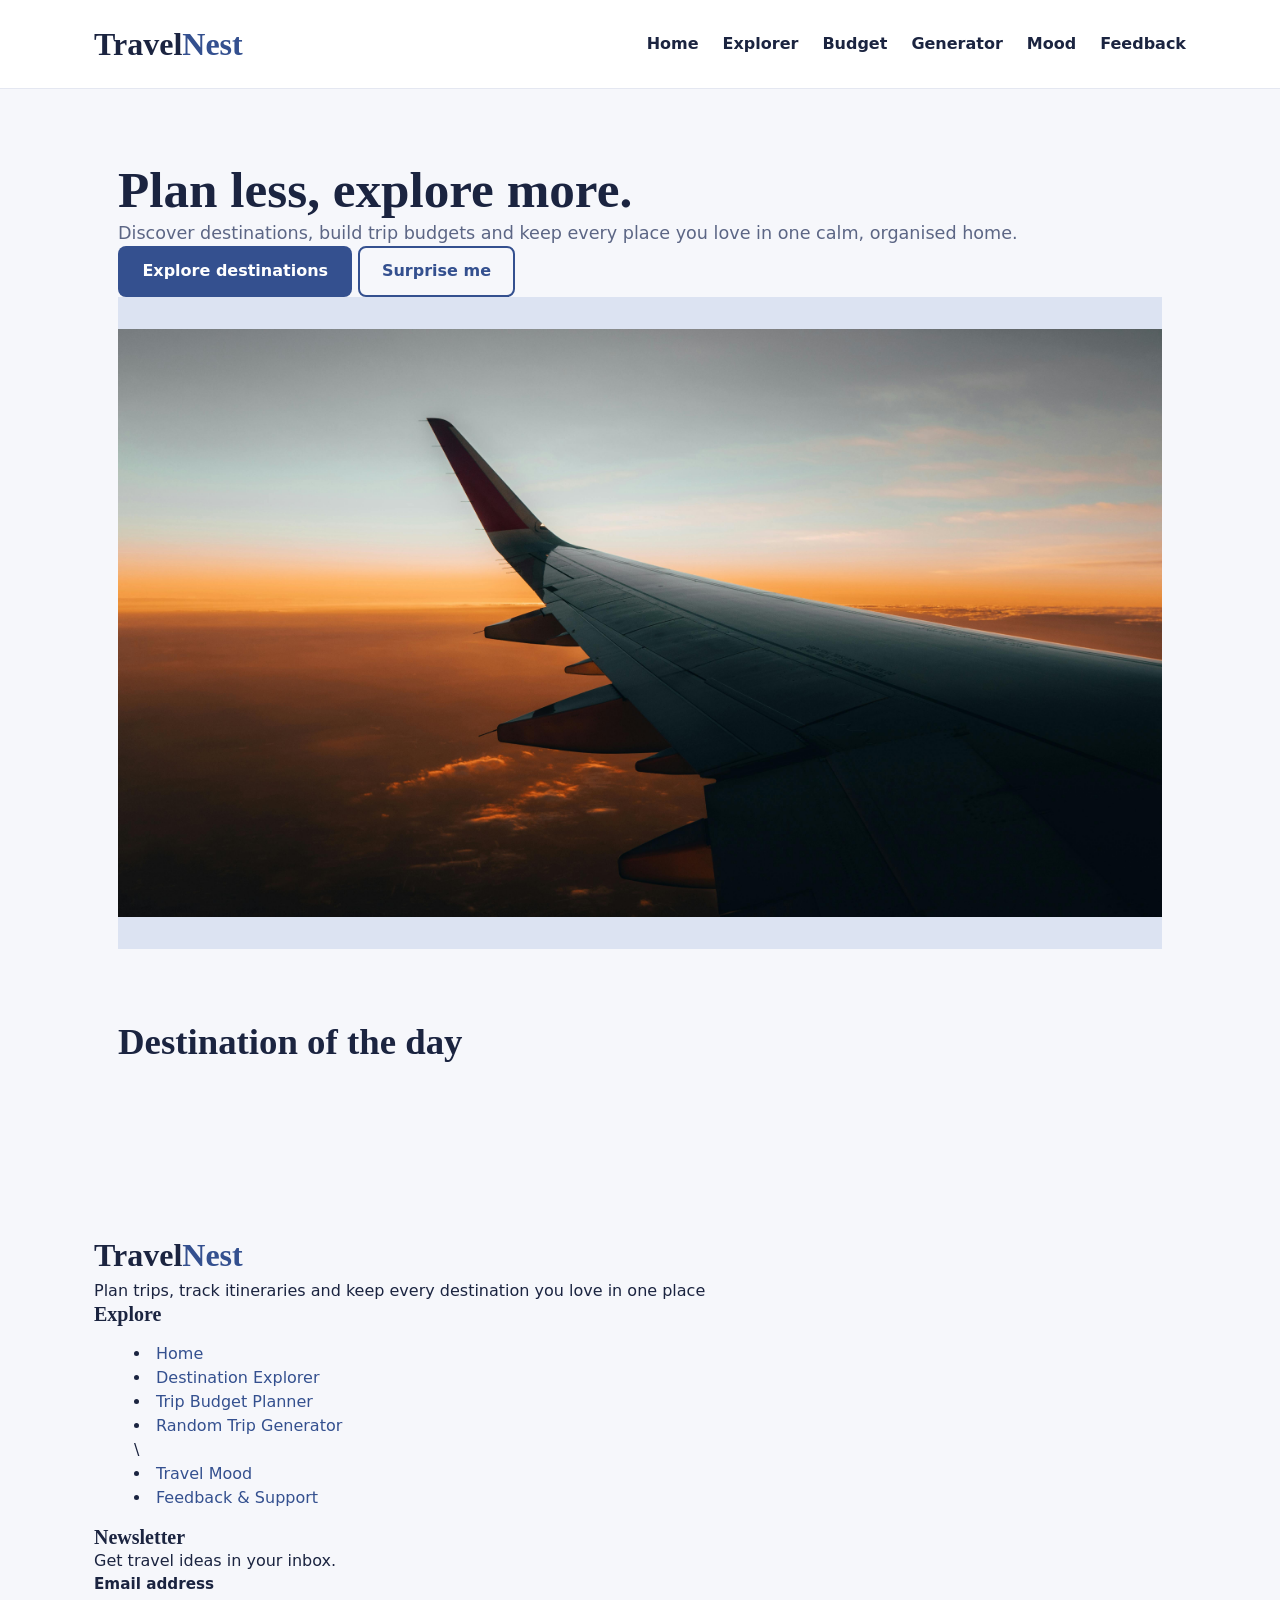
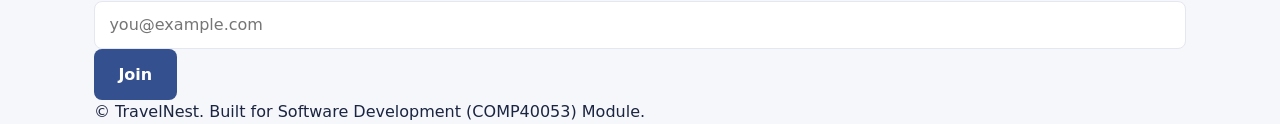
==== index.html @ 5451d942 "Initial Upload" ====
<!DOCTYPE html>
<html lang="en">
<head>
    <meta charset="UTF-8">
    <meta name="viewport" content="width=device-width, initial-scale=1.0">
    <meta name="description" content="TravelNest helps you explore destinations, plan trips and track your travel inspiration in one place.">
    <meta name="theme-color" content="##34508F">
    <title>TravelNest - Plan trips and explore destinations</title>

    <link rel="icon" type="images/svg+xml" href="assets/icons/favicon.svg">
    <link rel="icon" type="images/png" href="assets/icons/icon-192.png">
    <link rel="apple-touch-icon" href="assets/icons/apple-touch-icon.png">
    <link rel="manifest" href="manifest.json">
    <link rel="stylesheet" type="text/css" href="css/reset.css">
    <link rel="stylesheet" type="text/css" href="css/style.css">
</head>
<body>
    <a class="skip-link" href="#main">Skip to content</a>
    <!--header-->
    <header class="site-header">
        <nav class="nav container" aria-label="Primary">

            <a class="brand" href="index.html">Travel<span>Nest</span></a>

            <!--The animated hamburger button-->
            <button class="nav-toggle" aria-label="Toggle navigation menu"
                    aria-controls="nav-links" aria-expanded="false">
                <span class="bar"></span><span class="bar"></span><span class="bar"></span>
            </button>

            <!--The nav bar with the navigation links-->
            <ul class="nav-links" id="nav-links">
                <li><a href="index.html">Home</a></li>
                <li><a href="explorer.html">Explorer</a></li>
                <li><a href="budget.html">Budget</a></li>
                <li><a href="generator.html">Generator</a></li>
                <li><a href="mood.html">Mood</a></li>
                <li><a href="feedback.html">Feedback</a></li>
            </ul>

        </nav>
    </header>

    <!--main content-->
    <main id="main" class="section container">
        <!--HERO: two-column CSS Grid-->
        <section class="hero container">
            <div class="hero-grid">
                <!--Left Column with heading, rotating quote and -->
                <div class="reveal">
                    <h1>Plan less, explore more.</h1>
                    <p class="lead">Discover destinations, build trip budgets and keep every place you love in one calm, organised home.</p>
                    <p class="hero-quote" id="hero-quote" aria-live="polite"></p>
                    <div class="hero-actions">
                        <button class="btn btn-primary" href="explorer.html">Explore destinations</button>
                        <button class="btn btn-outline" href="generator.html">Surprise me</button>
                    </div>
                </div>
                <!--Right Column with the image-->
                <div class="card-img hero-img reveal">
                    <img class="img" src="assets/images/hero-image.jpg" alt="A plane wing seen through a window.">
                </div>
            </div>
        </section>

        <section class="section container">
            <h2 class="page-intro">Destination of the day</h2>
            <div class="dotd reveal" id="dotd-content">
                <div class="loader" role="status" aria-label="Loading destination"></div>
            </div>
        </section>
    </main>

    <!--Footer-->
    <footer class="site-footer">
        <div class="container">
            <div class="footer-grid">
                <div>
                    <a class="brand" href="index.html" id="footer-logo">Travel<span>Nest</span><a>
                    <p>Plan trips, track itineraries and keep every destination you love in one place</p>
                </div>
                <div>
                    <h3>Explore</h3>
                    <ul class="footer-links">
                        <li><a href="index.html">Home</a></li>
                        <li><a href="explorer.html">Destination Explorer</a></li>
                        <li><a href="budget.html">Trip Budget Planner</a></li>
                        <li><a href="generator.html">Random Trip Generator</a></li>\
                        <li><a href="mood.html">Travel Mood</a></li>
                        <li><a href="feedback.html">Feedback &amp; Support</a></li>
                    </ul>
                </div>
                <div>
                    <h3>Newsletter</h3>
                    <p>Get travel ideas in your inbox.</p>
                    <form id="newsletter-form" class="newsletter-form" novalidate>
                        <label for="newsletter-email">Email address</label>
                        <input id="newsletter-email" type="email" placeholder="you@example.com" required>
                        <button class="btn btn-primary" type="submit">Join</button>
                    </form>

                    <p id="newsletter-msg" role="status"></p>
                </div>
                <div class="footer-bottom">
                    <p>&copy; <span id="year"></span> TravelNest. Built for Software Development (COMP40053) Module.</p>
                </div>
            </div>
        </div>
    </footer>

    <script src="js/data.js"></script>
    <scripts src="js/common.js"></scripts>
    <script src="js/home.js"></script>
</body>
</html>
---- css/style.css ----
@font-face {
    font-family: "Fraunces";
    src: url(assets/fonts/Fraunces-Regular.ttf) format(TrueType);
    font-weight: 300 700;
    font-style: normal;
    font-display: swap;
}


@font-face {
    font-family: "Nunito Sans";
    src: url(assets/fonts/NunitoSans-Regular.ttf) format(TrueType);
    font-weight: 300 800;
    font-style: normal;
    font-display: swap;
}


:root {
    --ink: #1B2440;             /* primary text + headings (very dark indigo)   */
    --primary: #34508F;         /* buttons, links, brand accents                */
    --primary-dark: #2A4076;    /* hover state for primary (slightly darker)    */
    --primary-soft: #DCE3F2;    /* soft fills, hover backgrounds, progress track*/
    --accent: #F2992E;          /* highlights, progress fill, badges            */
    --accent-dark: #B36F12;     /* accent text on light backgrounds (contrast)  */

    /* Surfaces */
    --page: #F6F7FB;            /* page background (cool off-white)              */
    --surface: #FFFFFF;         /* cards, modals, header background              */
    --muted: #5C6685;           /* secondary / helper text                      */
    --border: #E4E7F1;          /* hairline borders and dividers                */

    /* Semantic colours (status + form feedback) */
    --success: #2E9E6B;         /* low budget / valid input                     */
    --warning: #E0A23C;         /* moderate budget                              */
    --danger:  #D64545;         /* luxury budget / form errors                  */ 

    /*Typography*/
    --font-heading: "Fraunces", Georgia, serif;
    --font-body: "Nunito Sans", system-ui, sans-serif;

    /*Spacing scales*/
    --space-xs: 0.5rem;
    --space-sm: 1rem;
    --space-md: 1.5rem;
    --space-lg: 2.5rem;
    --space-xl: 4.5rem;

    /*Shapes and motion tokens*/
    --radius: 14px;
    --radius-sm: 8px;
    --shadow: 0 6px 24px rgba(27, 36, 64, 0.08);
    --shadow-lg: 0 14px 40px rgba(27, 36, 64, 0.16);
    --transition: 0.25s ease;
    --max-width: 1140px;
}

/*Element defaults*/

html {
    scroll-behavior: smooth;
    -webkit-text-size-adjust: 100%;
}
body {
    font-family: var(--font-body);
    color: var(--ink);
    background: var(--page);
    line-height: 1.5;
    min-height: 100vh;
    display: flex;
    flex-direction: column;
}
img {
    max-width: 100%;
    display: block;
}
a {
    color: var(--primary);
    text-decoration: none;
    transition: color var(--primary-dark);
}
a:hover { color: var(--primary-dark); }

ul{ list-style-position: inside;} /*Keeps lists tidy inside their box*/


/*Typography*/

h1, h2, h3, h4 {
    font-family: var(--font-heading);
    color: var(--ink);
    line-height: 1.15;
    font-weight: 600;
}
h1 { font-size: clamp(2rem, 5vw, 3.2rem);}
h2 { font-size: clamp(1.6rem, 3.5vw, 2.3rem);}
h3 { font-size: 1.25rem; }
p {color: var(--ink); }
.lead {color: var(--muted); font-size: 1.1rem;}


/*Layout helpers*/

.container {
    width: 100%;
    max-width: var(--max-width);
    margin-inline: auto;
    padding-inline: var(--space-md);
}
.section { padding-block: var(--space-xl); }
main {flex: 1; }

.sr-only {
    position: absolute;
    width: 1px;
    height: 1px;
    padding: 0;
    margin: -1px;
    overflow: hidden;
    clip: rect(0, 0, 0, 0);
    white-space: nowrap;
    border: 0;
}
.page-intro { margin-bottom: var(--space-md); }

.skip-link {
    position: absolute;
    left: -999px;
    top: 0;
    background: var(--ink);
    color: #fff;
    padding: 0.6rem 1rem;
    border-radius: 0 0 var(--radius-sm) 0;
    z-index: 1000;
}
.skip-link:focus {
    left: 0;
    color: #fff;
}


.site-header {
    position: sticky;
    top: 0;
    background: var(--surface);
    border-bottom: 1px solid var(--border);
    z-index: 100;
}
.nav {
    display: flex;
    align-items: center;
    justify-content: space-between;
    padding-block: var(--space-sm);
}
.brand {
    font-family: var(--font-heading);
    font-size: 2rem;
    font-weight: 600;
    color: var(--ink);
    display: inline-flex;
    align-items: center;
    gap:0rem
}
.brand span { color: var(--primary)}

.nav-links {
    list-style: none;
    display: flex;
    gap: var(--space-md);
}
.nav-links a {
    color: var(--ink);
    font-weight: 600;
    padding-block: 0.25rem;
    position: relative;
}
.nav-links a::after {
    content: " ";
    position: absolute;
    left: 0; 
    bottom: -2px;
    width: 0;
    height: 2px;
    background: var(--accent);
    transition: width var(--transition);
}
.nav-links a:hover::after,
.nav-links a.active::after {width: 100%;}
.nav-links a.active { color: var(--primary); }

.nav-toggle {
    display: none;
    flex-direction: column;
    justify-content: center;
    gap: 5px;
    width: 44px; height: 44px;
    background: none;
    cursor: pointer;
    padding: 0;
}
.nav-toggle .bar {
    width: 26px; height: 3px;
    background: var(--ink);
    border-radius: 2px;
    transition: transform var(--transition), opacity var(--transition);
}

/*When the menu is open the bars turn into an 'x'*/
.nav-toggle[aria-expanded="true"] .bar:nth-child(1) {
    transform: translateY(8px) rotate(45deg);
}
.nav-toggle[aria-expanded="true"] .bar:nth-child(2) {
    opacity: 0;
}
.nav-toggle[aria-expanded="true"] .bar:nth-child(3) {
    transform: translateY(-8px) rotate(-45deg);
}



/*Buttons*/

.btn {
    display: inline-flex;
    align-items: center;
    justify-content: center;
    gap: 0.5rem;
    font-family: var(--font-body);
    font-size: 1rem;
    font-weight: 700;
    padding: 0.7rem 1.4rem;
    border-radius: var(--radius-sm);
    border: 2px solid transparent;
    cursor: pointer;
    transition: transform var(--transition), background var(--transition)
    box-shadow var(--transition);
}
.btn.active { transform: scale(0.97); }
.btn-primary {
    background: var(--primary);
    color: #fff;
}
.btn-primary:hover {
    background: var(--primary-dark);
    color: #fff;
    box-shadow: var(--shadow);
}
.btn-outline {
    background: transparent;
    color: var(--primary);
    border-color: var(--primary)
}
.btn-outline:hover {
    background: var(--primary-soft);
    color: var(--primary-dark);
}


/*Cards design*/

.card {
    background: var(--surface);
    border: 1px solid var(--border);
    border-radius: var(--radius);
    overflow: hidden;
    box-shadow: var(--shadow);
    transition: transform var(--transition), box-shadow var(--transition);
}
.card:hover {
    transform: translateY(-4px);
    box-shadow: var(--shadow-lg);
}
.card-img {
    aspect-ratio: 16 / 10;
    background: var(--primary-soft);
    display: grid;
    place-items: center;
    color: var(--muted);
    font-size: 0.85rem;
}
.card-body {padding: var(--space-sm); }
.card-body h3 {margin-bottom: 0.2rem; }
.card-region {color: var(--muted); font-size: 0.9rem; }

/*for forms and inputs*/

label {
    display: block;
    font-weight: 700;
    margin-bottom: 0.3rem;
    font-size: 0.95rem;
}
input, select, textarea {
    width: 100%;
    font-family: var(--font-body);
    font-size: 1rem;
    padding: 0.7rem 0.9rem;
    border: 1px solid var(--border);
    border-radius: var(--radius-sm);
    background: var(--surface);
    color: var(--ink);
    transition: border-color var(--transition), box-shadow var(--transition);
}
input:focus, select:focus, textarea:focus {
    outline: none;
    border-color: var(--primary);
    box-shadow: 0 0 0 3px var(--primary-soft);
}
textarea { resize: vertical; min-height: 120px; }
.field { margin-bottom: var(--space-sm); }

.error-text {
    color: var(--danger);
    font-size: 0.85rem;
    margin-top: 0.25rem;
    min-height: 1rem;
}

input.invalid, textarea.invalid {
    border-color: var(--danger); /*red border for a failed field*/
}

.confirmation {
    background: rgba(46, 158, 107, 0.12);
    color: var(--success);
    border: 1px solid var(--success);
    border-radius: var(--radius-sm);
    padding: 0.8rem 1rem;
    font-weight: 700;
    margin-top: var(--space-sm);
}

.hidden { display: none !important; }

/*modal design*/

.modal {
    position: fixed;
    inset: 0;
    background: rgba(27, 36, 64, 0.50);
    display: grid;
    place-items: center;
    padding: var(--space-sm);
    z-index: 200;
    opacity: 0;
    animation: fadeIn 0.25s ease forwards;
}
.modal-box {
    background: var(--surface);
    border-radius: var(--radius);
    max-width: 560px;
    width: 100%;
    max-height: 85vh;
    overflow-y: auto;
    box-shadow: var(--shadow-lg);
    animation: popIn 0.25s ease;
}
.modal-header {
    display: flex;
    align-items: center;
    justify-content: space-between;
    padding: var(--space-sm);
    border-bottom: 1px solid var(--border);
}
.modal-close {
    background: none;
    border: none;
    cursor: pointer;
    font-size;
}
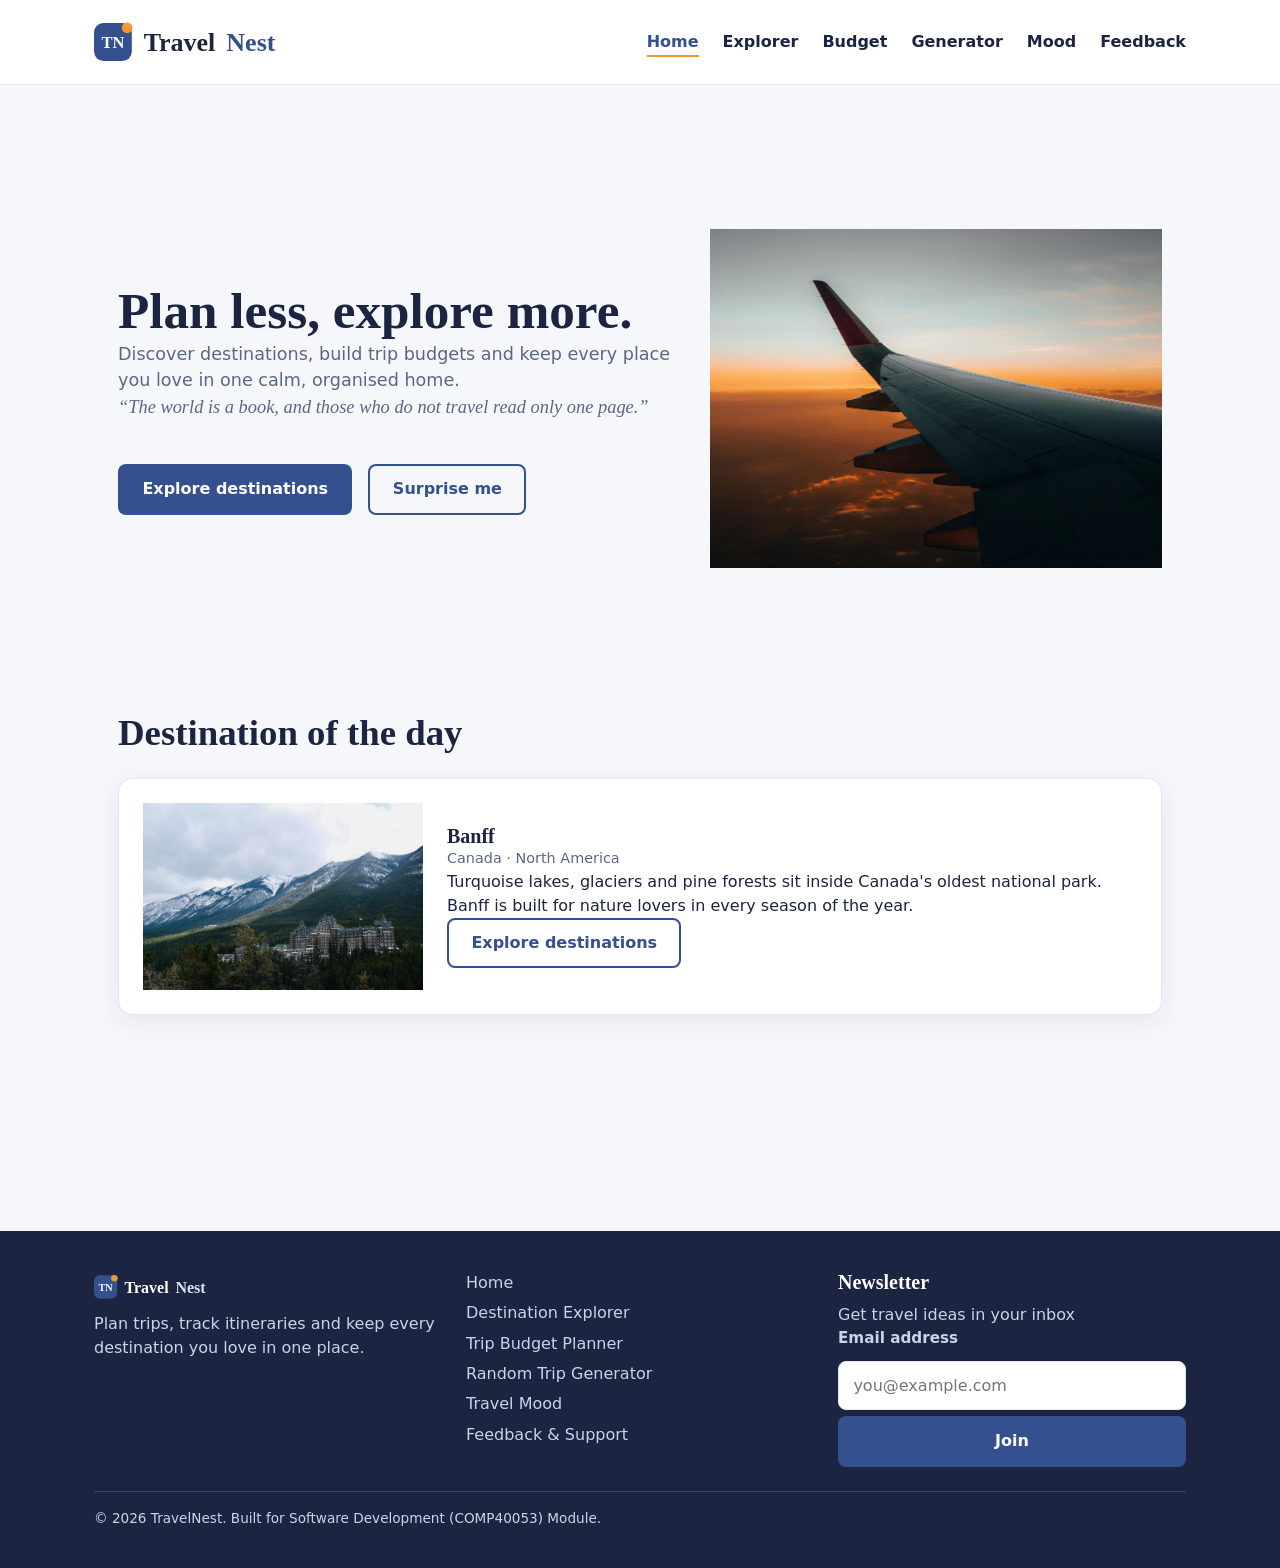
==== commit d73261b4: "New code and update to already available code." ====
--- a/index.html
+++ b/index.html
@@ -4,11 +4,11 @@
     <meta charset="UTF-8">
     <meta name="viewport" content="width=device-width, initial-scale=1.0">
     <meta name="description" content="TravelNest helps you explore destinations, plan trips and track your travel inspiration in one place.">
-    <meta name="theme-color" content="##34508F">
+    <meta name="theme-color" content="#34508F">
     <title>TravelNest - Plan trips and explore destinations</title>
 
-    <link rel="icon" type="images/svg+xml" href="assets/icons/favicon.svg">
-    <link rel="icon" type="images/png" href="assets/icons/icon-192.png">
+    <link rel="icon" type="image/svg+xml" href="assets/icons/favicon.svg">
+    <link rel="icon" type="image/png" href="assets/icons/icon-192.png">
     <link rel="apple-touch-icon" href="assets/icons/apple-touch-icon.png">
     <link rel="manifest" href="manifest.json">
     <link rel="stylesheet" type="text/css" href="css/reset.css">
@@ -20,7 +20,7 @@
     <header class="site-header">
         <nav class="nav container" aria-label="Primary">
 
-            <a class="brand" href="index.html">Travel<span>Nest</span></a>
+            <a class="brand" href="index.html"><img src="assets/icons/logo.svg" alt="TravelNest" class="brand-full"><img src="assets/icons/favicon.svg" alt="TravelNest" class="brand-icon"></a>
 
             <!--The animated hamburger button-->
             <button class="nav-toggle" aria-label="Toggle navigation menu"
@@ -52,8 +52,8 @@
                     <p class="lead">Discover destinations, build trip budgets and keep every place you love in one calm, organised home.</p>
                     <p class="hero-quote" id="hero-quote" aria-live="polite"></p>
                     <div class="hero-actions">
-                        <button class="btn btn-primary" href="explorer.html">Explore destinations</button>
-                        <button class="btn btn-outline" href="generator.html">Surprise me</button>
+                        <a class="btn btn-primary" href="explorer.html">Explore destinations</a>
+                        <a class="btn btn-outline" href="generator.html">Surprise me</a>
                     </div>
                 </div>
                 <!--Right Column with the image-->
@@ -76,40 +76,39 @@
         <div class="container">
             <div class="footer-grid">
                 <div>
-                    <a class="brand" href="index.html" id="footer-logo">Travel<span>Nest</span><a>
-                    <p>Plan trips, track itineraries and keep every destination you love in one place</p>
+                    <a href="index.html" id="footer-logo"><img src="assets/icons/logo-light.svg" alt="TravelNest" height="32" class="brand-logo"></a>
+                    <p>Plan trips, track itineraries and keep every destination you love in one place.</p>
                 </div>
                 <div>
-                    <h3>Explore</h3>
                     <ul class="footer-links">
                         <li><a href="index.html">Home</a></li>
                         <li><a href="explorer.html">Destination Explorer</a></li>
                         <li><a href="budget.html">Trip Budget Planner</a></li>
-                        <li><a href="generator.html">Random Trip Generator</a></li>\
+                        <li><a href="generator.html">Random Trip Generator</a></li>
                         <li><a href="mood.html">Travel Mood</a></li>
                         <li><a href="feedback.html">Feedback &amp; Support</a></li>
                     </ul>
                 </div>
                 <div>
                     <h3>Newsletter</h3>
-                    <p>Get travel ideas in your inbox.</p>
+                    <p>Get travel ideas in your inbox</p>
                     <form id="newsletter-form" class="newsletter-form" novalidate>
                         <label for="newsletter-email">Email address</label>
                         <input id="newsletter-email" type="email" placeholder="you@example.com" required>
                         <button class="btn btn-primary" type="submit">Join</button>
                     </form>
-
                     <p id="newsletter-msg" role="status"></p>
                 </div>
-                <div class="footer-bottom">
-                    <p>&copy; <span id="year"></span> TravelNest. Built for Software Development (COMP40053) Module.</p>
-                </div>
+            </div>
+            <div class="footer-bottom">
+                <p>&copy; <span id="year"></span> TravelNest. Built for Software Development (COMP40053) Module.</p>
             </div>
         </div>
     </footer>
 
+    <!--Scripts-->
     <script src="js/data.js"></script>
-    <scripts src="js/common.js"></scripts>
+    <script src="js/common.js"></script>
     <script src="js/home.js"></script>
 </body>
 </html>
--- a/css/style.css
+++ b/css/style.css
@@ -1,6 +1,6 @@
 @font-face {
     font-family: "Fraunces";
-    src: url(assets/fonts/Fraunces-Regular.ttf) format(TrueType);
+    src: url(fonts/Fraunces-Regular.ttf) format(TrueType);
     font-weight: 300 700;
     font-style: normal;
     font-display: swap;
@@ -9,7 +9,7 @@
 
 @font-face {
     font-family: "Nunito Sans";
-    src: url(assets/fonts/NunitoSans-Regular.ttf) format(TrueType);
+    src: url(fonts/NunitoSans-Regular.ttf) format(TrueType);
     font-weight: 300 800;
     font-style: normal;
     font-display: swap;
@@ -17,6 +17,7 @@
 
 
 :root {
+    --footer-text: #cdd3e6;     /*color for footer text*/
     --ink: #1B2440;             /* primary text + headings (very dark indigo)   */
     --primary: #34508F;         /* buttons, links, brand accents                */
     --primary-dark: #2A4076;    /* hover state for primary (slightly darker)    */
@@ -153,15 +154,12 @@
     padding-block: var(--space-sm);
 }
 .brand {
-    font-family: var(--font-heading);
-    font-size: 2rem;
-    font-weight: 600;
-    color: var(--ink);
     display: inline-flex;
     align-items: center;
-    gap:0rem
-}
-.brand span { color: var(--primary)}
+}
+.brand-logo { display: block; width: auto; }
+.brand-full { height: 52px; width: auto; display: block; }
+.brand-icon { height: 38px; width: auto; display: none; }
 
 .nav-links {
     list-style: none;
@@ -175,7 +173,7 @@
     position: relative;
 }
 .nav-links a::after {
-    content: " ";
+    content: "";
     position: absolute;
     left: 0; 
     bottom: -2px;
@@ -197,6 +195,7 @@
     background: none;
     cursor: pointer;
     padding: 0;
+    border: none;
 }
 .nav-toggle .bar {
     width: 26px; height: 3px;
@@ -232,7 +231,7 @@
     border-radius: var(--radius-sm);
     border: 2px solid transparent;
     cursor: pointer;
-    transition: transform var(--transition), background var(--transition)
+    transition: transform var(--transition), background var(--transition),
     box-shadow var(--transition);
 }
 .btn.active { transform: scale(0.97); }
@@ -366,11 +365,464 @@
     background: none;
     border: none;
     cursor: pointer;
-    font-size;
-}
-
-
-
-
-
-
+    font-size: 1.5rem;
+    line-height: 1;
+    color: var(--muted);
+    width: 36px;
+    height: 36px;
+    border-radius: 50%;
+    transition: background var(--transition);
+}
+.modal-close:hover {
+    background: var(--primary-soft);
+}
+.modal-body {
+    padding: var(--space-sm);
+}
+.modal-body h4 { margin: var(--space-sm) 0 0.4rem; font-size: 1.05rem; }
+.modal-img {
+    aspect-ratio: 16 / 9;
+    background: #fff;
+    border-radius: var(--radius-sm);
+    display: grid;
+    place-items: center;
+    color: var(--muted);
+    font-size: 0.85rem;
+    margin-bottom: var(--space-sm);
+}
+
+/*Cost-comparison table inside the modal.*/
+.cost-table { width: 100%; border-collapse: collapse; margin-top: 0.5rem; }
+.cost-table th, .cost-table td {
+    border: 1px solid var(--border);
+    padding: 0.55rem 0.7rem;
+    text-align: left;
+    font-size: 0.95rem;
+}
+.cost-table th { background: var(--primary-soft); color: var(--ink); }
+
+/*Progress bar in the budget planner page*/
+.progress {
+    height: 14px;
+    background: var(--primary-soft);
+    border-radius: 999px;
+    overflow: hidden;
+}
+.progress-fill {
+    height: 100%;
+    width: 0;
+    background: var(--accent);
+    border-radius: 999px;
+    transition: width 0.8s ease;
+}
+.badge {
+    display: inline-block;
+    padding: 0.25rem 0.8rem;
+    border-radius: 999px;
+    font-weight: 700;
+    font-size: 0.85rem;
+}
+.badge-low { background: rgba(46, 158, 107, 0.15); color: var(--success);}
+.badge-moderate { background: rgba(224, 162, 60, 0.18); color: var(--accent-dark);}
+.badge-luxury { background: rgba(214, 69, 69, 0.13); color: var(--danger);}
+
+/*The big animated number showing the result total*/
+.result-total { 
+    font-family: var(--font-heading);
+    font-size: 2.4rem;
+    color: var(--primary);
+}
+
+/*Feedback page FAQ*/
+
+.accordion-item {
+    border: 1px solid var(--border); 
+    border-radius: var(--radius-sm);
+    margin-bottom: 0.6rem;
+    overflow: hidden;
+}
+.accordion-trigger {
+    width: 100%;
+    display: flex;
+    align-items: center;
+    justify-content: space-between;
+    gap: 1rem;
+    background: var(--surface);
+    border: none;
+    cursor: pointer;
+    padding: 1rem;
+    font-family: var(--font-body);
+    font-size: 1rem;
+    font-weight: 700;
+    color: var(--ink);
+    text-align: left;
+    transition: background var(--transition);
+}
+.accordion-trigger:hover { background: var(--primary-soft); }
+.accordion-trigger .chev { transition: transform var(--transition); }
+.accordion-trigger[aria-expanded="true"] .chev { transform: rotate(180deg); }
+.accordion-panel {
+    max-height: 0;
+    overflow: hidden;
+    transition: max-height var(--transition);
+}
+.accordion-panel p { padding: 0 1rem 1rem; color: var(--muted)}
+
+
+/*Footer and newsletter design*/
+
+.site-footer {
+    background: var(--ink);
+    color: var(--footer-text);
+    padding-block: var(--space-lg);
+    margin-top: var(--space-xl);
+}
+.site-footer a {
+    color: var(--footer-text);
+}
+.site-footer a:hover {
+    color: #fff;
+}
+.site-footer p { color: var(--footer-text); }
+.footer-grid {
+    display: grid;
+    grid-template-columns: 1fr;
+    gap: var(--space-md);
+
+}
+.footer-grid h3 {
+    color: #fff;
+    margin-bottom: 0.6rem;
+}
+.footer-grid #footer-logo{
+    display: inline-flex;
+    align-items: center;
+    margin-bottom: 0.6rem;
+}
+.footer-links {
+    list-style: none;
+    display: grid;
+    gap: 0.4rem;
+}
+.newsletter-form {
+    display: none;
+    display: grid;
+    gap: 0.4rem;
+}
+.newsletter-form input {
+    flex: 1;
+}
+.footer-bottom {
+    border-top: 1px solid rgba(255, 255, 255, 0.15);
+    margin-top: var(--space-md);
+    padding-top: var(--space-sm);
+    font-size: 0.85rem;
+    color: #97a0c0;
+}
+
+/*Home Page*/
+
+.hero { padding-block: var(--space-xl);}
+.hero-grid {
+    display: grid;
+    grid-template-columns: 1fr;
+    gap: var(--space-lg);
+    align-items: center;
+}
+.hero-quote {
+    font-family: var(--font-heading);
+    font-style: italic;
+    color: var(--muted);
+    font-size: 1.15rem;
+    min-height: 3.4rem;
+    transition: opacity var(--transition);
+}
+.hero-img {
+    aspect-ratio: 4 / 3;
+}
+.hero-actions {
+    display: flex;
+    gap: var(--space-sm);
+    flex-wrap: wrap;
+    margin-top: var(--space-sm);
+}
+.dotd {
+    display: grid;
+    grid-template-columns: 1fr;
+    gap: var(--space-md);
+    background: var(--surface);
+    border: 1px solid var(--border);
+    border-radius: var(--radius);
+    padding: var(--space-md);
+    box-shadow: var(--shadow);
+    align-items: center;
+}
+
+.dotd .card-img { border-radius: var(--radius-sm); }
+
+
+/*Explorer page*/
+
+.filters {
+    display: grid;
+    grid-template-columns: 1fr;
+    gap: var(--space-sm);
+    margin-bottom: var(--space-md);
+}
+.grid-cards {
+    display: grid;
+    grid-template-columns: 1fr;
+    gap: var(--space-md);
+}
+.card {
+    cursor: pointer;
+}
+.no-results {
+    color: var(--muted);
+    text-align: center;
+    padding: var(--space-md);
+}
+
+/*Budget page*/
+
+.planner-grid { 
+    display: grid;
+    grid-template-columns: 1fr; 
+    gap: var(--space-md);
+ }
+.result-panel {
+    background: var(--surface);
+    border: 1px solid var(--border);
+    border-radius: var(--radius);
+    padding: var(--space-md);
+    box-shadow: var(--shadow);
+}
+.saved-list {
+    list-style: none;
+    display: grid;
+    gap: 0.5rem;
+    margin-top: 0.6rem;
+}
+.saved-list li {
+    display: flex;
+    justify-content: space-between;
+    align-items: center;
+    background: var(--page);
+    border: 1px solid var(--border);
+    border-radius: var(--radius-sm);
+    padding: 0.5rem 0.8rem;
+    font-size: 0.92rem;
+}
+.saved-list button {
+    width: auto;
+    background: none;
+    border: none;
+    color: var(--danger);
+    cursor: pointer;
+    font-weight: 700;
+}
+
+/*Generator page*/
+
+.generator-controls {
+    display: grid;
+    grid-template-columns: 1fr;
+    gap: var(--space-sm);
+    align-items: end;
+    margin-bottom: var(--space-md);
+}
+.result-card {
+    min-height: 120px;
+}
+.pop { animation: popIn 0.4s ease; }
+.wishlist { list-style: none; display: grid; gap: 0.5rem; }
+.wishlist li {
+    display: flex;
+    justify-content: space-between;
+    align-items: center;
+    background: var(--surface);
+    border: 1px solid var(--border);
+    border-radius: var(--radius-sm);
+    padding: 0.6rem 0.9rem;
+}
+.wishlist button {
+    width: auto; 
+    background: none; 
+    border: none;
+    color: var(--danger);
+    cursor: pointer;
+    font-weight: 700;
+}
+.heart-btn {
+    width: auto;
+    background: none;
+    border: 1px solid var(--primary);
+    color: var(--primary);
+    border-radius: var(--radius-sm);
+    padding: 0.4rem 0.8rem;
+    cursor: pointer;
+    font-weight: 700;
+    margin-top: 0.8rem;
+}
+.heart-btn:hover {
+    background: var(--primary);
+    color: #eee;
+    transition: background var(--transition), color var(--transition);
+    box-shadow: var(--shadow);
+}
+
+
+/*Mood Page*/
+
+.sound-grid {
+    display: grid;
+    grid-template-columns: repeat(3, 1fr);
+    gap: var(--space-sm);
+    margin-bottom: var(--space-lg);
+}
+.sound-toggle {
+    background: var(--surface);
+    border: 1px solid var(--border);
+    border-radius: var(--radius);
+    padding: var(--space-sm);
+    cursor: pointer;
+    font-family: var(--font-body);
+    font-weight: 700;
+    color: var(--ink);
+    display: grid;
+    gap: 0.4rem;
+    justify-items: center;
+    transition: border-color var(--transition), background var(--transition), transform var(--transition);
+}
+.sound-toggle:hover {
+    transform: translateY(-3px);
+}
+.sound-toggle.playing {
+    border-color: var(--primary);
+    background: var(--primary-soft);
+    color: var(--primary-dark);
+}
+.mood-list {
+    list-style: none;
+    display: grid;
+    grid-template-columns: 1fr;
+    gap: 0.6rem;
+}
+
+.mood-item {
+    display: flex;
+    justify-content: space-between;
+    align-items: center;
+    background: var(--surface);
+    border: 1px solid var(--border);
+    border-radius: var(--radius-sm);
+    padding: 0.7rem 1rem;
+    flex-wrap: wrap;
+    gap: 0.5rem;
+}
+.chip-group {
+    display: flex;
+    align-items: center;
+    gap: 0.5rem;
+    flex-shrink: 0;
+}
+.chip-toggle {
+    width: auto;
+    background: none;
+    border: 1px solid var(--border);
+    border-radius: 999px;
+    padding: 0.3rem 0.9rem;
+    cursor: pointer;
+    font-weight: 700;
+    font-size: 0.85rem;
+    color: var(--muted);
+    transition: all var(--transition);
+}
+.chip-toggle.on-visited { background: var(--success); color: #fff; border-color: var(--success);}
+.chip-toggle.on-planned { background: var(--primary); color: #fff; border-color: var(--primary);}
+
+/*Animations*/
+@keyframes fadeIn { from {opacity: 0;} to {opacity: 1; } }
+@keyframes popIn  {from {opacity: 0; transform: scale(0.96); }
+                    to {opacity: 1; transform: scale(1); } }
+@keyframes spin   {to { transform: rotate(360deg); } }
+
+/*A reusable spinner to use while a page loads*/
+.loader {
+    width: 20px; height: 28px; border-radius: 50%;
+    border: 3px solid var(--primary-soft); border-top-color: var(--primary);
+    animation: spin 0.8s linear infinite; margin: var(--space-md) auto;
+}
+
+.reveal {opacity: 0; transform: translateY(24px);
+        transition: opacity 0.6s ease, transform 0.6s ease; }
+.reveal.visible {opacity: 1; transform: none; }
+
+
+/*Media Queries*/
+
+@media (min-width: 700px) {
+    .grid-cards {grid-template-columns: repeat(2, 1fr);}
+    .filters {grid-template-columns: 1fr 1fr;}
+    .planner-grid {grid-template-columns: 1fr 1fr;}
+    .generator-controls {grid-template-columns: 1fr 1fr auto;}
+    .footer-grid { grid-template-columns: repeat(3, 1fr);}
+    .dotd { grid-template-columns: 280px 1fr;}
+    .mood-list { grid-template-columns: 1fr 1fr;}
+}
+
+@media (min-width: 1000px) {
+  .hero-grid { grid-template-columns: 1.1fr 0.9fr; } /* text left, image right */
+  .grid-cards { grid-template-columns: repeat(3, 1fr); } /* 3 cards per row     */
+}
+
+/* MOBILE only (<= 760px): collapse the nav into the hamburger menu.          */
+@media (max-width: 760px) {
+  .nav-toggle { display: flex; }   /* show the hamburger button               */
+  .nav-links {                     /* turn the link row into a drop panel     */
+    position: absolute;            /* float the panel below the header        */
+    top: 100%; left: 0; right: 0;
+    flex-direction: column;        /* stack links vertically                  */
+    gap: 0;
+    background: var(--surface);
+    border-bottom: 1px solid var(--border);
+    padding: var(--space-sm);
+    transform: translateY(-12px);  /* start slightly raised + hidden          */
+    opacity: 0;
+    pointer-events: none;          /* not clickable while hidden              */
+    transition: opacity var(--transition), transform var(--transition);
+    border: none;
+  }
+  .nav-links.open {                /* JS adds .open when the hamburger is hit */
+    transform: translateY(0);
+    opacity: 1;
+    pointer-events: auto;          /* clickable again                         */
+  }
+  .nav-links a {
+    padding-block: 0.1rem;
+  }
+  .nav-links a::after { display: none; }
+  .nav { position: relative; }     /* anchor for the absolutely-placed panel  */
+  .brand-full { display: none; }
+  .brand-icon { display: block; }
+}
+
+/* ---------------------------------------------------------------------------
+   10. ACCESSIBILITY PREFERENCES
+--------------------------------------------------------------------------- */
+/* Respect users who ask the OS to reduce motion — turn off animations.       */
+@media (prefers-reduced-motion: reduce) {
+  * { animation: none !important; transition: none !important;
+      scroll-behavior: auto !important; }
+}
+/* Clear, visible focus ring for keyboard users on interactive elements.      */
+a:focus-visible, button:focus-visible,
+input:focus-visible, select:focus-visible, textarea:focus-visible {
+  outline: 3px solid var(--accent);
+  outline-offset: 2px;
+}
+
+
+
+
+
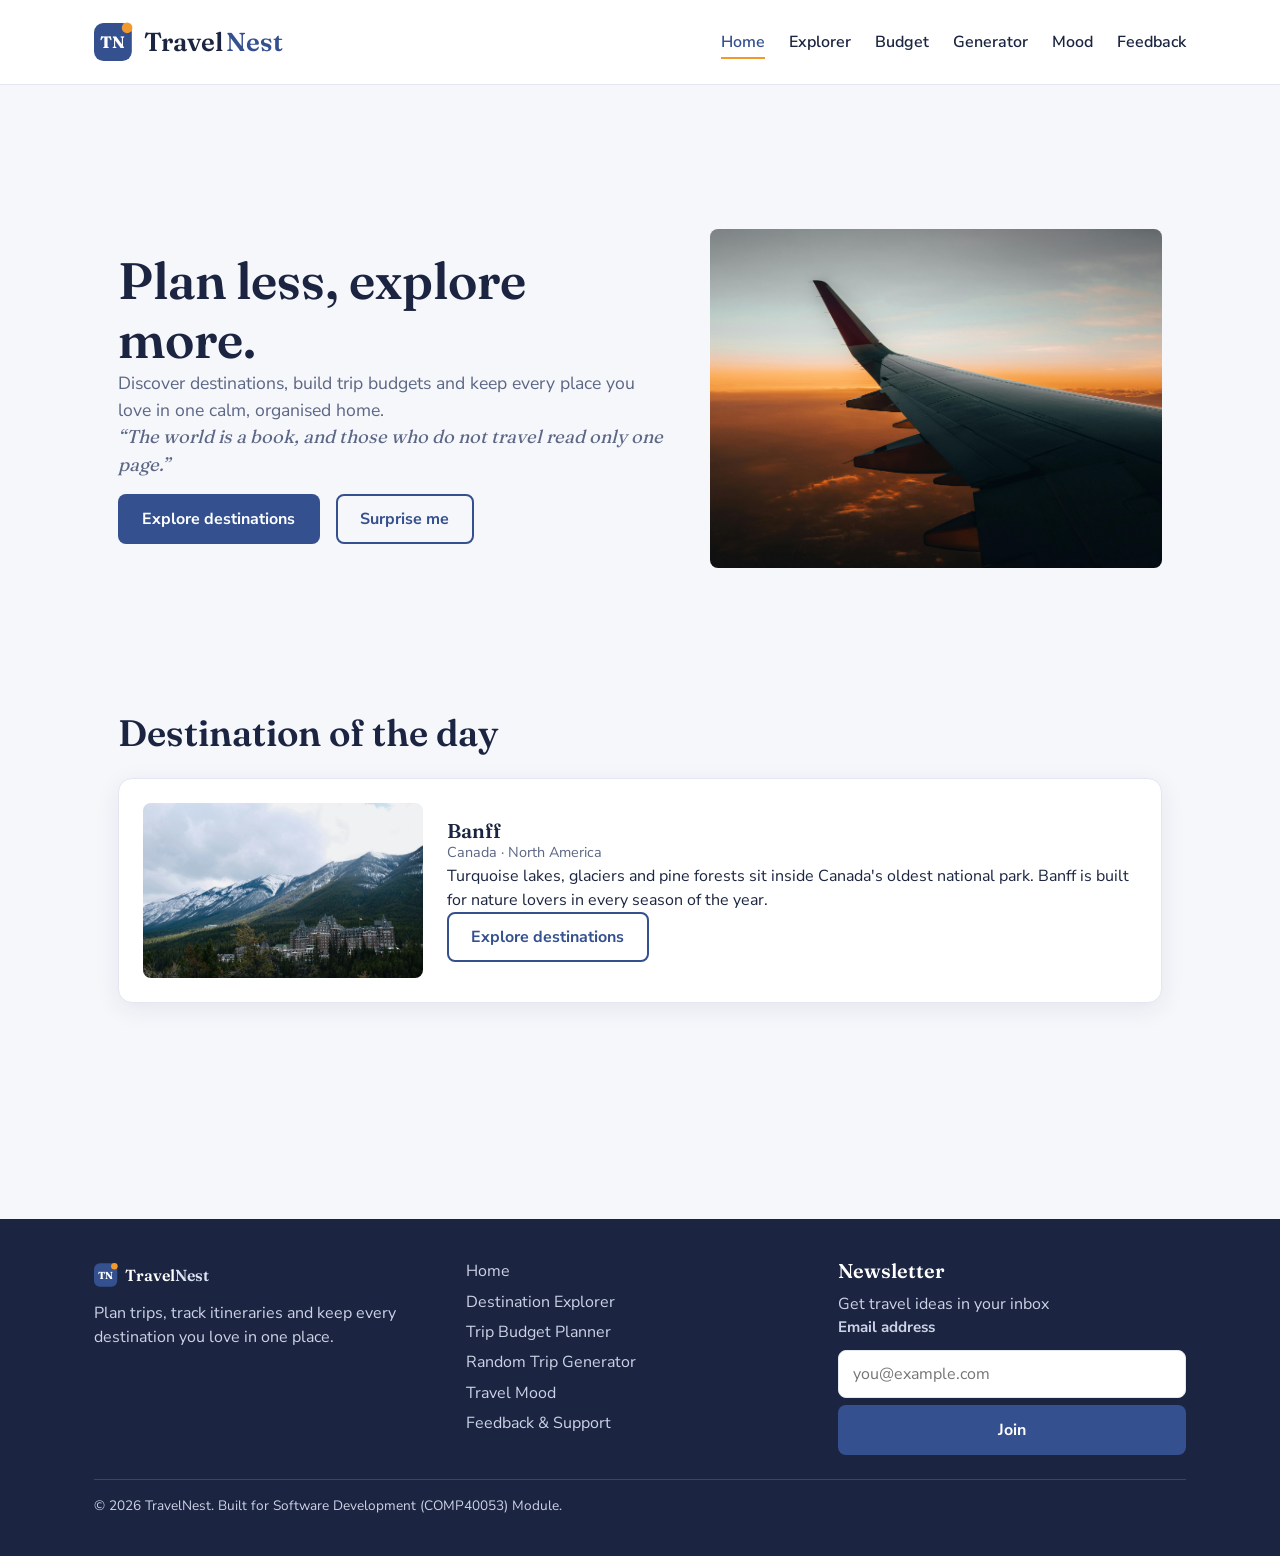
==== commit 1929c257: "Edited filename of stylesheet and edited linking of the stylesheet at relevant places" ====
--- a/index.html
+++ b/index.html
@@ -12,7 +12,7 @@
     <link rel="apple-touch-icon" href="assets/icons/apple-touch-icon.png">
     <link rel="manifest" href="manifest.json">
     <link rel="stylesheet" type="text/css" href="css/reset.css">
-    <link rel="stylesheet" type="text/css" href="css/style.css">
+    <link rel="stylesheet" type="text/css" href="css/styles.css">
 </head>
 <body>
     <a class="skip-link" href="#main">Skip to content</a>
--- a/css/styles.css
+++ b/css/styles.css
@@ -0,0 +1,828 @@
+@font-face {
+    font-family: "Fraunces";
+    src: url(../fonts/Fraunces-Regular.ttf) format(TrueType);
+    font-weight: 300 700;
+    font-style: normal;
+    font-display: swap;
+}
+
+
+@font-face {
+    font-family: "Nunito Sans";
+    src: url(../fonts/NunitoSans-Regular.ttf) format(TrueType);
+    font-weight: 300 800;
+    font-style: normal;
+    font-display: swap;
+}
+
+
+:root {
+    --footer-text: #cdd3e6;     /*color for footer text*/
+    --ink: #1B2440;             /* primary text + headings (very dark indigo)   */
+    --primary: #34508F;         /* buttons, links, brand accents                */
+    --primary-dark: #2A4076;    /* hover state for primary (slightly darker)    */
+    --primary-soft: #DCE3F2;    /* soft fills, hover backgrounds, progress track*/
+    --accent: #F2992E;          /* highlights, progress fill, badges            */
+    --accent-dark: #B36F12;     /* accent text on light backgrounds (contrast)  */
+
+    /* Surfaces */
+    --page: #F6F7FB;            /* page background (cool off-white)              */
+    --surface: #FFFFFF;         /* cards, modals, header background              */
+    --muted: #5C6685;           /* secondary / helper text                      */
+    --border: #E4E7F1;          /* hairline borders and dividers                */
+
+    /* Semantic colours (status + form feedback) */
+    --success: #2E9E6B;         /* low budget / valid input                     */
+    --warning: #E0A23C;         /* moderate budget                              */
+    --danger:  #D64545;         /* luxury budget / form errors                  */ 
+
+    /*Typography*/
+    --font-heading: "Fraunces", Georgia, serif;
+    --font-body: "Nunito Sans", system-ui, sans-serif;
+
+    /*Spacing scales*/
+    --space-xs: 0.5rem;
+    --space-sm: 1rem;
+    --space-md: 1.5rem;
+    --space-lg: 2.5rem;
+    --space-xl: 4.5rem;
+
+    /*Shapes and motion tokens*/
+    --radius: 14px;
+    --radius-sm: 8px;
+    --shadow: 0 6px 24px rgba(27, 36, 64, 0.08);
+    --shadow-lg: 0 14px 40px rgba(27, 36, 64, 0.16);
+    --transition: 0.25s ease;
+    --max-width: 1140px;
+}
+
+/*Element defaults*/
+
+html {
+    scroll-behavior: smooth;
+    -webkit-text-size-adjust: 100%;
+}
+body {
+    font-family: var(--font-body);
+    color: var(--ink);
+    background: var(--page);
+    line-height: 1.5;
+    min-height: 100vh;
+    display: flex;
+    flex-direction: column;
+}
+img {
+    max-width: 100%;
+    display: block;
+}
+a {
+    color: var(--primary);
+    text-decoration: none;
+    transition: color var(--primary-dark);
+}
+a:hover { color: var(--primary-dark); }
+
+ul{ list-style-position: inside;} /*Keeps lists tidy inside their box*/
+
+
+/*Typography*/
+
+h1, h2, h3, h4 {
+    font-family: var(--font-heading);
+    color: var(--ink);
+    line-height: 1.15;
+    font-weight: 600;
+}
+h1 { font-size: clamp(2rem, 5vw, 3.2rem);}
+h2 { font-size: clamp(1.6rem, 3.5vw, 2.3rem);}
+h3 { font-size: 1.25rem; }
+p {color: var(--ink); }
+.lead {color: var(--muted); font-size: 1.1rem;}
+
+
+/*Layout helpers*/
+
+.container {
+    width: 100%;
+    max-width: var(--max-width);
+    margin-inline: auto;
+    padding-inline: var(--space-md);
+}
+.section { padding-block: var(--space-xl); }
+main {flex: 1; }
+
+.sr-only {
+    position: absolute;
+    width: 1px;
+    height: 1px;
+    padding: 0;
+    margin: -1px;
+    overflow: hidden;
+    clip: rect(0, 0, 0, 0);
+    white-space: nowrap;
+    border: 0;
+}
+.page-intro { margin-bottom: var(--space-md); }
+
+.skip-link {
+    position: absolute;
+    left: -999px;
+    top: 0;
+    background: var(--ink);
+    color: #fff;
+    padding: 0.6rem 1rem;
+    border-radius: 0 0 var(--radius-sm) 0;
+    z-index: 1000;
+}
+.skip-link:focus {
+    left: 0;
+    color: #fff;
+}
+
+
+.site-header {
+    position: sticky;
+    top: 0;
+    background: var(--surface);
+    border-bottom: 1px solid var(--border);
+    z-index: 100;
+}
+.nav {
+    display: flex;
+    align-items: center;
+    justify-content: space-between;
+    padding-block: var(--space-sm);
+}
+.brand {
+    display: inline-flex;
+    align-items: center;
+}
+.brand-logo { display: block; width: auto; }
+.brand-full { height: 52px; width: auto; display: block; }
+.brand-icon { height: 38px; width: auto; display: none; }
+
+.nav-links {
+    list-style: none;
+    display: flex;
+    gap: var(--space-md);
+}
+.nav-links a {
+    color: var(--ink);
+    font-weight: 600;
+    padding-block: 0.25rem;
+    position: relative;
+}
+.nav-links a::after {
+    content: "";
+    position: absolute;
+    left: 0; 
+    bottom: -2px;
+    width: 0;
+    height: 2px;
+    background: var(--accent);
+    transition: width var(--transition);
+}
+.nav-links a:hover::after,
+.nav-links a.active::after {width: 100%;}
+.nav-links a.active { color: var(--primary); }
+
+.nav-toggle {
+    display: none;
+    flex-direction: column;
+    justify-content: center;
+    gap: 5px;
+    width: 44px; height: 44px;
+    background: none;
+    cursor: pointer;
+    padding: 0;
+    border: none;
+}
+.nav-toggle .bar {
+    width: 26px; height: 3px;
+    background: var(--ink);
+    border-radius: 2px;
+    transition: transform var(--transition), opacity var(--transition);
+}
+
+/*When the menu is open the bars turn into an 'x'*/
+.nav-toggle[aria-expanded="true"] .bar:nth-child(1) {
+    transform: translateY(8px) rotate(45deg);
+}
+.nav-toggle[aria-expanded="true"] .bar:nth-child(2) {
+    opacity: 0;
+}
+.nav-toggle[aria-expanded="true"] .bar:nth-child(3) {
+    transform: translateY(-8px) rotate(-45deg);
+}
+
+
+
+/*Buttons*/
+
+.btn {
+    display: inline-flex;
+    align-items: center;
+    justify-content: center;
+    gap: 0.5rem;
+    font-family: var(--font-body);
+    font-size: 1rem;
+    font-weight: 700;
+    padding: 0.7rem 1.4rem;
+    border-radius: var(--radius-sm);
+    border: 2px solid transparent;
+    cursor: pointer;
+    transition: transform var(--transition), background var(--transition),
+    box-shadow var(--transition);
+}
+.btn.active { transform: scale(0.97); }
+.btn-primary {
+    background: var(--primary);
+    color: #fff;
+}
+.btn-primary:hover {
+    background: var(--primary-dark);
+    color: #fff;
+    box-shadow: var(--shadow);
+}
+.btn-outline {
+    background: transparent;
+    color: var(--primary);
+    border-color: var(--primary)
+}
+.btn-outline:hover {
+    background: var(--primary-soft);
+    color: var(--primary-dark);
+}
+
+
+/*Cards design*/
+
+.card {
+    background: var(--surface);
+    border: 1px solid var(--border);
+    border-radius: var(--radius);
+    overflow: hidden;
+    box-shadow: var(--shadow);
+    transition: transform var(--transition), box-shadow var(--transition);
+}
+.card:hover {
+    transform: translateY(-4px);
+    box-shadow: var(--shadow-lg);
+}
+.card-img {
+    aspect-ratio: 16 / 10;
+    background: var(--primary-soft);
+    display: grid;
+    place-items: center;
+    color: var(--muted);
+    font-size: 0.85rem;
+}
+.card-body {padding: var(--space-sm); }
+.card-body h3 {margin-bottom: 0.2rem; }
+.card-region {color: var(--muted); font-size: 0.9rem; margin-bottom: 0; }
+
+/*for forms and inputs*/
+
+label {
+    display: block;
+    font-weight: 700;
+    margin-bottom: 0.3rem;
+    font-size: 0.95rem;
+}
+input, select, textarea {
+    width: 100%;
+    font-family: var(--font-body);
+    font-size: 1rem;
+    padding: 0.7rem 0.9rem;
+    border: 1px solid var(--border);
+    border-radius: var(--radius-sm);
+    background: var(--surface);
+    color: var(--ink);
+    transition: border-color var(--transition), box-shadow var(--transition);
+}
+input:focus, select:focus, textarea:focus {
+    outline: none;
+    border-color: var(--primary);
+    box-shadow: 0 0 0 3px var(--primary-soft);
+}
+textarea { resize: vertical; min-height: 120px; }
+.field { margin-bottom: 0.75rem; }
+
+.error-text {
+    color: var(--danger);
+    font-size: 0.85rem;
+    margin-top: 0.25rem;
+    min-height: 1rem;
+}
+
+input.invalid, textarea.invalid {
+    border-color: var(--danger); /*red border for a failed field*/
+}
+
+.confirmation {
+    background: rgba(46, 158, 107, 0.12);
+    color: var(--success);
+    border: 1px solid var(--success);
+    border-radius: var(--radius-sm);
+    padding: 0.8rem 1rem;
+    font-weight: 700;
+    margin-top: var(--space-sm);
+}
+
+.hidden { display: none !important; }
+
+/*modal design*/
+
+.modal {
+    position: fixed;
+    inset: 0;
+    background: rgba(27, 36, 64, 0.50);
+    display: grid;
+    place-items: center;
+    padding: var(--space-sm);
+    z-index: 200;
+    opacity: 0;
+    animation: fadeIn 0.25s ease forwards;
+}
+.modal-box {
+    background: var(--surface);
+    border-radius: var(--radius);
+    max-width: 560px;
+    width: 100%;
+    max-height: 85vh;
+    overflow-y: auto;
+    box-shadow: var(--shadow-lg);
+    animation: popIn 0.25s ease;
+}
+.modal-header {
+    display: flex;
+    align-items: center;
+    justify-content: space-between;
+    padding: var(--space-sm);
+    border-bottom: 1px solid var(--border);
+}
+.modal-close {
+    background: none;
+    border: none;
+    cursor: pointer;
+    font-size: 1.5rem;
+    line-height: 1;
+    color: var(--muted);
+    width: 36px;
+    height: 36px;
+    border-radius: 50%;
+    transition: background var(--transition);
+}
+.modal-close:hover {
+    background: var(--primary-soft);
+}
+.modal-body {
+    padding: var(--space-sm);
+}
+.modal-body h3 { margin: var(--space-sm) 0 0.4rem; font-size: 1.05rem; }
+.modal-img {
+    aspect-ratio: 16 / 9;
+    background: #fff;
+    border-radius: var(--radius-sm);
+    display: grid;
+    place-items: center;
+    color: var(--muted);
+    font-size: 0.85rem;
+    margin-bottom: var(--space-sm);
+}
+
+/*Cost-comparison table inside the modal.*/
+.cost-table { width: 100%; border-collapse: collapse; margin-top: 0.5rem; }
+.cost-table th, .cost-table td {
+    border: 1px solid var(--border);
+    padding: 0.55rem 0.7rem;
+    text-align: left;
+    font-size: 0.95rem;
+}
+.cost-table th { background: var(--primary-soft); color: var(--ink); }
+
+/*Progress bar in the budget planner page*/
+.progress {
+    height: 14px;
+    background: var(--primary-soft);
+    border-radius: 999px;
+    overflow: hidden;
+}
+.progress-fill {
+    height: 100%;
+    width: 0;
+    background: var(--accent);
+    border-radius: 999px;
+    transition: width 0.8s ease;
+}
+.badge {
+    display: inline-block;
+    padding: 0.25rem 0.8rem;
+    border-radius: 999px;
+    font-weight: 700;
+    font-size: 0.85rem;
+}
+.badge-low { background: rgba(46, 158, 107, 0.15); color: var(--success);}
+.badge-moderate { background: rgba(224, 162, 60, 0.18); color: var(--accent-dark);}
+.badge-luxury { background: rgba(214, 69, 69, 0.13); color: var(--danger);}
+
+/*The big animated number showing the result total*/
+.result-total { 
+    font-family: var(--font-heading);
+    font-size: 2.4rem;
+    color: var(--primary);
+}
+
+/*Feedback page FAQ*/
+
+.accordion-item {
+    border: 1px solid var(--border); 
+    border-radius: var(--radius-sm);
+    margin-bottom: 0.6rem;
+    overflow: hidden;
+}
+.accordion-trigger {
+    width: 100%;
+    display: flex;
+    align-items: center;
+    justify-content: space-between;
+    gap: 1rem;
+    background: var(--surface);
+    border: none;
+    cursor: pointer;
+    padding: 1rem;
+    font-family: var(--font-body);
+    font-size: 1rem;
+    font-weight: 700;
+    color: var(--ink);
+    text-align: left;
+    transition: background var(--transition);
+}
+.accordion-trigger:hover { background: var(--primary-soft); }
+.accordion-trigger .chev { transition: transform var(--transition); }
+.accordion-trigger[aria-expanded="true"] .chev { transform: rotate(180deg); }
+.accordion-panel {
+    max-height: 0;
+    overflow: hidden;
+    transition: max-height var(--transition);
+}
+.accordion-panel p { padding: 0 1rem 1rem; color: var(--muted)}
+
+
+/*Footer and newsletter design*/
+
+.site-footer {
+    background: var(--ink);
+    color: var(--footer-text);
+    padding-block: var(--space-lg);
+    margin-top: var(--space-xl);
+}
+.site-footer a {
+    color: var(--footer-text);
+}
+.site-footer a:hover {
+    color: #fff;
+}
+.site-footer p { color: var(--footer-text); }
+.footer-grid {
+    display: grid;
+    grid-template-columns: 1fr;
+    gap: var(--space-md);
+
+}
+.footer-grid h3 {
+    color: #fff;
+    margin-bottom: 0.6rem;
+}
+.footer-grid #footer-logo{
+    display: inline-flex;
+    align-items: center;
+    margin-bottom: 0.6rem;
+}
+.footer-links {
+    list-style: none;
+    display: grid;
+    gap: 0.4rem;
+}
+.newsletter-form {
+    display: none;
+    display: grid;
+    gap: 0.4rem;
+}
+.newsletter-form input {
+    flex: 1;
+}
+.footer-bottom {
+    border-top: 1px solid rgba(255, 255, 255, 0.15);
+    margin-top: var(--space-md);
+    padding-top: var(--space-sm);
+    font-size: 0.85rem;
+    color: #97a0c0;
+}
+
+/*Home Page*/
+
+.hero { padding-block: var(--space-xl);}
+.hero-grid {
+    display: grid;
+    grid-template-columns: 1fr;
+    gap: var(--space-lg);
+    align-items: center;
+    border-radius: var(--radius-sm);
+}
+.hero-quote {
+    font-family: var(--font-heading);
+    font-style: italic;
+    color: var(--muted);
+    font-size: 1.15rem;
+    min-height: 3.4rem;
+    transition: opacity var(--transition);
+}
+.hero-img {
+    aspect-ratio: 4 / 3;
+    border-radius: var(--radius-sm);
+    overflow: hidden;
+}
+.hero-actions {
+    display: flex;
+    gap: var(--space-sm);
+    flex-wrap: wrap;
+    margin-top: var(--space-sm);
+}
+.dotd {
+    display: grid;
+    grid-template-columns: 1fr;
+    gap: var(--space-md);
+    background: var(--surface);
+    border: 1px solid var(--border);
+    border-radius: var(--radius);
+    padding: var(--space-md);
+    box-shadow: var(--shadow);
+    align-items: center;
+}
+
+.dotd .card-img { border-radius: var(--radius-sm); overflow: hidden; }
+
+
+/*Explorer page*/
+
+.filters {
+    display: grid;
+    grid-template-columns: 1fr;
+    gap: var(--space-sm);
+    margin-bottom: var(--space-md);
+}
+.grid-cards {
+    display: grid;
+    grid-template-columns: 1fr;
+    gap: var(--space-md);
+}
+.card {
+    cursor: pointer;
+}
+.no-results {
+    color: var(--muted);
+    text-align: center;
+    padding: var(--space-md);
+}
+
+/*Budget page*/
+
+.planner-grid { 
+    display: grid;
+    grid-template-columns: 1fr; 
+    gap: var(--space-md);
+ }
+.result-panel {
+    background: var(--surface);
+    border: 1px solid var(--border);
+    border-radius: var(--radius);
+    padding: var(--space-md);
+    box-shadow: var(--shadow);
+}
+.saved-list {
+    list-style: none;
+    display: grid;
+    gap: 0.5rem;
+    margin-top: 0.6rem;
+}
+.saved-list li {
+    display: flex;
+    justify-content: space-between;
+    align-items: center;
+    background: var(--page);
+    border: 1px solid var(--border);
+    border-radius: var(--radius-sm);
+    padding: 0.5rem 0.8rem;
+    font-size: 0.92rem;
+}
+.saved-list button {
+    width: auto;
+    background: none;
+    border: none;
+    color: var(--danger);
+    cursor: pointer;
+    font-weight: 700;
+}
+
+/*Generator page*/
+
+.generator-controls {
+    display: grid;
+    grid-template-columns: 1fr;
+    gap: var(--space-sm);
+    align-items: end;
+    margin-bottom: var(--space-md);
+}
+.result-card {
+    min-height: 120px;
+}
+.pop { animation: popIn 0.4s ease; }
+.wishlist { list-style: none; display: grid; gap: 0.5rem; }
+.wishlist li {
+    display: flex;
+    justify-content: space-between;
+    align-items: center;
+    background: var(--surface);
+    border: 1px solid var(--border);
+    border-radius: var(--radius-sm);
+    padding: 0.6rem 0.9rem;
+}
+.wishlist button {
+    width: auto; 
+    background: none; 
+    border: none;
+    color: var(--danger);
+    cursor: pointer;
+    font-weight: 700;
+}
+.heart-btn {
+    width: auto;
+    background: none;
+    border: 1px solid var(--primary);
+    color: var(--primary);
+    border-radius: var(--radius-sm);
+    padding: 0.4rem 0.8rem;
+    cursor: pointer;
+    font-weight: 700;
+    margin-top: 0.8rem;
+}
+.heart-btn:hover {
+    background: var(--primary);
+    color: #eee;
+    transition: background var(--transition), color var(--transition);
+    box-shadow: var(--shadow);
+}
+
+
+/*Mood Page*/
+
+.sound-grid {
+    display: grid;
+    grid-template-columns: repeat(3, 1fr);
+    gap: var(--space-sm);
+    margin-bottom: var(--space-lg);
+}
+.sound-toggle {
+    background: var(--surface);
+    border: 1px solid var(--border);
+    border-radius: var(--radius);
+    padding: var(--space-sm);
+    cursor: pointer;
+    font-family: var(--font-body);
+    font-weight: 700;
+    color: var(--ink);
+    display: grid;
+    gap: 0.4rem;
+    justify-items: center;
+    transition: border-color var(--transition), background var(--transition), transform var(--transition);
+}
+.sound-toggle:hover {
+    transform: translateY(-3px);
+}
+.sound-toggle.playing {
+    border-color: var(--primary);
+    background: var(--primary-soft);
+    color: var(--primary-dark);
+}
+.mood-list {
+    list-style: none;
+    display: grid;
+    grid-template-columns: 1fr;
+    gap: 0.6rem;
+}
+
+.mood-item {
+    display: flex;
+    justify-content: space-between;
+    align-items: center;
+    background: var(--surface);
+    border: 1px solid var(--border);
+    border-radius: var(--radius-sm);
+    padding: 0.7rem 1rem;
+    flex-wrap: wrap;
+    gap: 0.5rem;
+}
+.chip-group {
+    display: flex;
+    align-items: center;
+    gap: 0.5rem;
+    flex-shrink: 0;
+}
+.chip-toggle {
+    width: auto;
+    background: none;
+    border: 1px solid var(--border);
+    border-radius: 999px;
+    padding: 0.3rem 0.9rem;
+    cursor: pointer;
+    font-weight: 700;
+    font-size: 0.85rem;
+    color: var(--muted);
+    transition: all var(--transition);
+}
+.chip-toggle.on-visited { background: var(--success); color: #fff; border-color: var(--success);}
+.chip-toggle.on-planned { background: var(--primary); color: #fff; border-color: var(--primary);}
+
+/*Animations*/
+@keyframes fadeIn { from {opacity: 0;} to {opacity: 1; } }
+@keyframes popIn  {from {opacity: 0; transform: scale(0.96); }
+                    to {opacity: 1; transform: scale(1); } }
+@keyframes spin   {to { transform: rotate(360deg); } }
+
+/*A reusable spinner to use while a page loads*/
+.loader {
+    width: 20px; height: 28px; border-radius: 50%;
+    border: 3px solid var(--primary-soft); border-top-color: var(--primary);
+    animation: spin 0.8s linear infinite; margin: var(--space-md) auto;
+}
+
+.reveal {opacity: 0; transform: translateY(24px);
+        transition: opacity 0.6s ease, transform 0.6s ease; }
+.reveal.visible {opacity: 1; transform: none; }
+
+
+/*Media Queries*/
+
+@media (min-width: 700px) {
+    .grid-cards {grid-template-columns: repeat(2, 1fr);}
+    .filters {grid-template-columns: 1fr 1fr;}
+    .planner-grid {grid-template-columns: 1fr 1fr;}
+    .generator-controls {grid-template-columns: 1fr 1fr auto;}
+    .footer-grid { grid-template-columns: repeat(3, 1fr);}
+    .dotd { grid-template-columns: 280px 1fr;}
+    .mood-list { grid-template-columns: 1fr 1fr;}
+}
+
+@media (min-width: 1000px) {
+  .hero-grid { grid-template-columns: 1.1fr 0.9fr; } /* text left, image right */
+  .grid-cards { grid-template-columns: repeat(3, 1fr); } /* 3 cards per row     */
+}
+
+/* MOBILE only (<= 760px): collapse the nav into the hamburger menu.*/
+@media (max-width: 760px) {
+  .nav-toggle { display: flex; }  
+  .nav-links {                     
+    position: absolute;            
+    top: 100%; left: 0; right: 0;
+    flex-direction: column;        
+    gap: 0;
+    background: var(--surface);
+    border-bottom: 1px solid var(--border);
+    padding: var(--space-sm);
+    transform: translateY(-12px);  
+    opacity: 0;
+    pointer-events: none;          
+    transition: opacity var(--transition), transform var(--transition);
+    border: none;
+  }
+  .nav-links.open {                
+    transform: translateY(0);
+    opacity: 1;
+    pointer-events: auto;          
+  }
+  .nav-links a {
+    padding-block: 0.1rem;
+  }
+  .nav-links a::after { display: none; }
+  .nav { position: relative; }     
+  .brand-full { display: none; }
+  .brand-icon { display: block; }
+}
+
+/* Respect users who ask the OS to reduce motion — turn off animations.       */
+@media (prefers-reduced-motion: reduce) {
+  * { animation: none !important; transition: none !important;
+      scroll-behavior: auto !important; }
+}
+/* Clear, visible focus ring for keyboard users on interactive elements.      */
+a:focus-visible, button:focus-visible,
+input:focus-visible, select:focus-visible, textarea:focus-visible {
+  outline: 3px solid var(--accent);
+  outline-offset: 2px;
+}
+
+
+
+
+
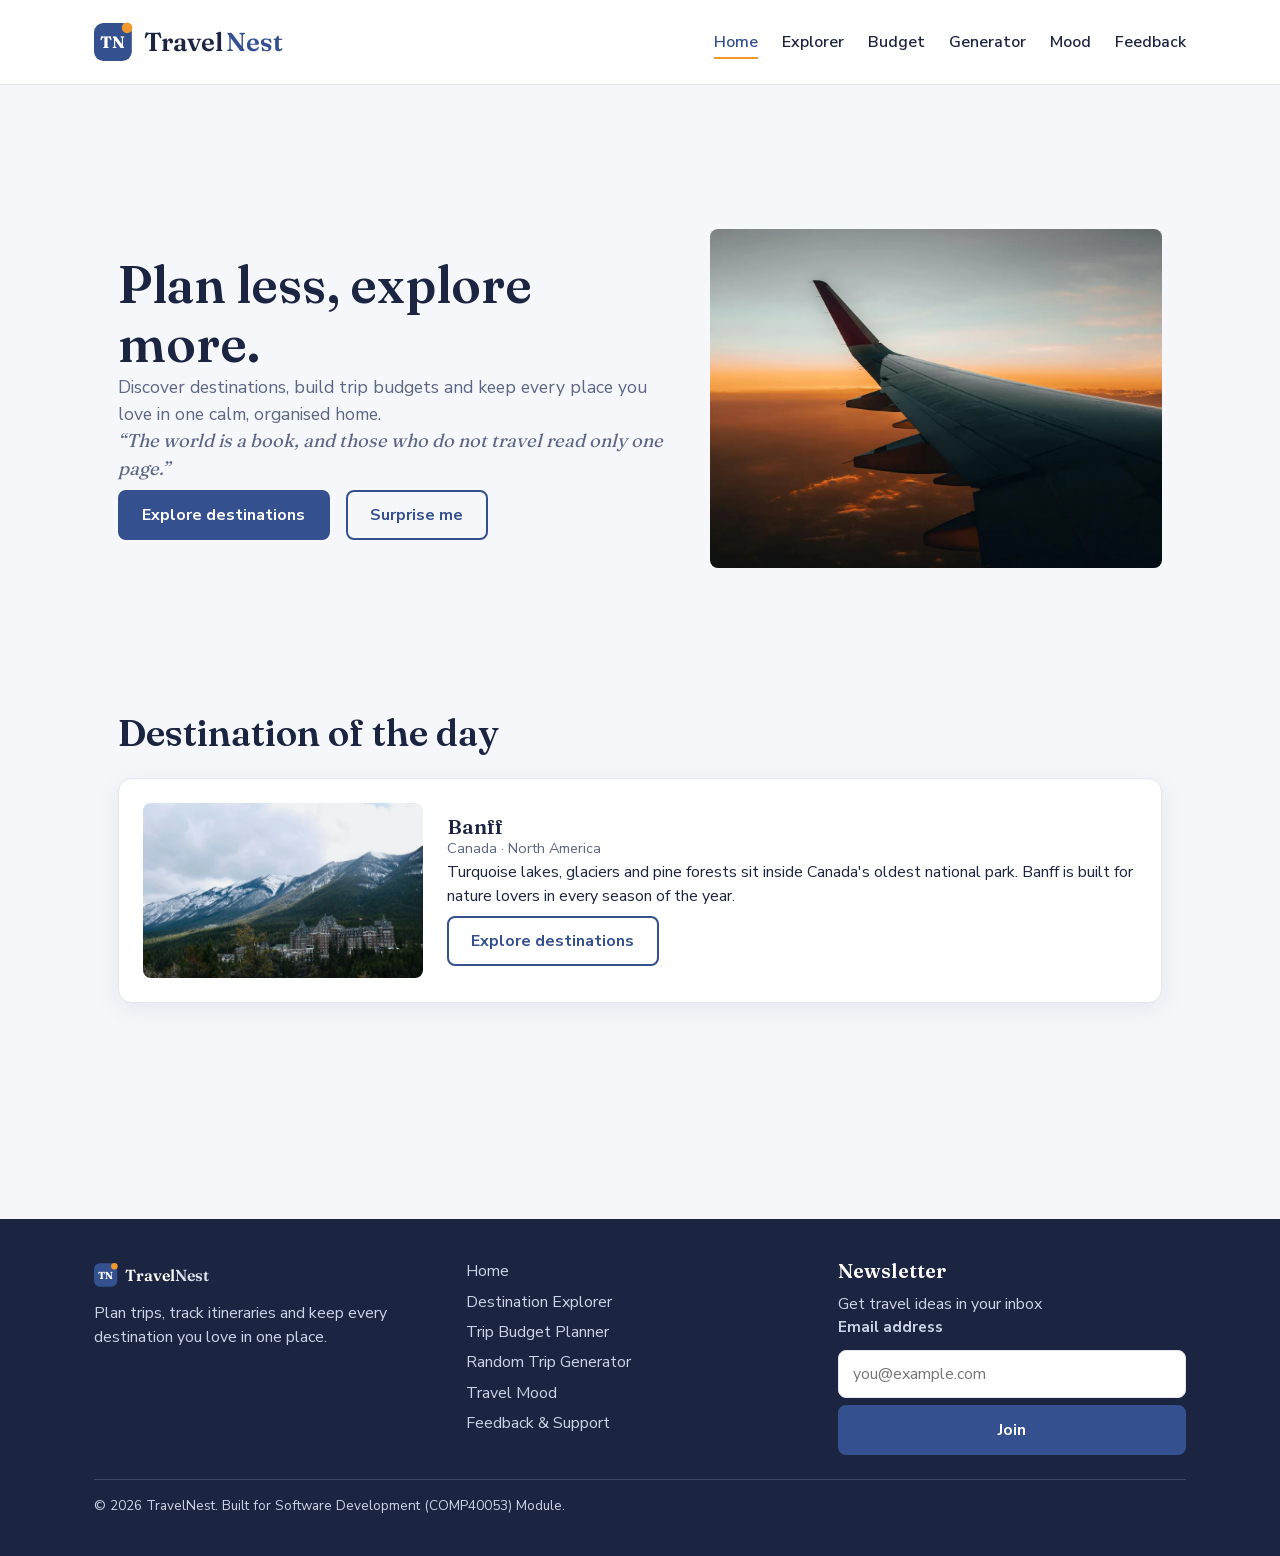
==== commit 495b3d63: "Optimized for better performance primarily in mobile devices" ====
--- a/index.html
+++ b/index.html
@@ -11,7 +11,12 @@
     <link rel="icon" type="image/png" href="assets/icons/icon-192.png">
     <link rel="apple-touch-icon" href="assets/icons/apple-touch-icon.png">
     <link rel="manifest" href="manifest.json">
-    <link rel="stylesheet" type="text/css" href="css/reset.css">
+
+    <!--Preload the LCP hero image and fonts so the browser fetches them early-->
+    <link rel="preload" as="image" href="assets/images/hero-image.webp" fetchpriority="high">
+    <link rel="preload" as="font" type="font/woff2" href="fonts/NunitoSans-Regular.woff2" crossorigin>
+    <link rel="preload" as="font" type="font/woff2" href="fonts/Fraunces-Regular.woff2" crossorigin>
+
     <link rel="stylesheet" type="text/css" href="css/styles.css">
 </head>
 <body>
@@ -58,7 +63,7 @@
                 </div>
                 <!--Right Column with the image-->
                 <div class="card-img hero-img reveal">
-                    <img class="img" src="assets/images/hero-image.jpg" alt="A plane wing seen through a window.">
+                    <img class="img" src="assets/images/hero-image.webp" alt="A plane wing seen through a window." width="1200" height="900" fetchpriority="high">
                 </div>
             </div>
         </section>
@@ -107,8 +112,8 @@
     </footer>
 
     <!--Scripts-->
-    <script src="js/data.js"></script>
-    <script src="js/common.js"></script>
-    <script src="js/home.js"></script>
+    <script src="js/data.js" defer></script>
+    <script src="js/common.js" defer></script>
+    <script src="js/home.js" defer></script>
 </body>
 </html>
--- a/css/styles.css
+++ b/css/styles.css
@@ -1,6 +1,91 @@
+/* ===== merged reset.css to reduce render blocking requests
+/* Box sizing rules */
+*,
+*::before,
+*::after {
+  box-sizing: border-box;
+}
+
+/* Remove default margin */
+body,
+h1,
+h2,
+h3,
+h4,
+p,
+figure,
+blockquote,
+dl,
+dd {
+  margin: 0;
+}
+
+/* Remove default padding and margin on lists */
+ul,
+ol {
+  margin: 0;
+  padding-left: 0;
+}
+
+/* Remove list styles on ul, ol elements with a list role, which suggests default styling will be removed */
+ul[role='list'],
+ol[role='list'] {
+  list-style: none;
+}
+
+/* Set core root defaults */
+html:focus-within {
+  scroll-behavior: smooth;
+}
+
+/* Set core body defaults */
+body {
+  min-height: 100vh;
+  text-rendering: optimizeSpeed;
+  line-height: 1.5;
+}
+
+/* A elements that don't have a class get default styles */
+a:not([class]) {
+  text-decoration-skip-ink: auto;
+}
+
+/* Make images easier to work with */
+img,
+picture {
+  max-width: 100%;
+  display: block;
+}
+
+/* Inherit fonts for inputs and buttons */
+input,
+button,
+textarea,
+select {
+  font: inherit;
+}
+
+/* Remove all animations, transitions and smooth scroll for people that prefer not to see them */
+@media (prefers-reduced-motion: reduce) {
+  html:focus-within {
+   scroll-behavior: auto;
+  }
+
+  *,
+  *::before,
+  *::after {
+    animation-duration: 0.01ms !important;
+    animation-iteration-count: 1 !important;
+    transition-duration: 0.01ms !important;
+    scroll-behavior: auto !important;
+  }
+}
+
+/* ===== Fonts ===== */
 @font-face {
     font-family: "Fraunces";
-    src: url(../fonts/Fraunces-Regular.ttf) format(TrueType);
+    src: url(../fonts/Fraunces-Regular.woff2) format("woff2"),
+         url(../fonts/Fraunces-Regular.ttf) format("truetype");
     font-weight: 300 700;
     font-style: normal;
     font-display: swap;
@@ -9,7 +94,8 @@
 
 @font-face {
     font-family: "Nunito Sans";
-    src: url(../fonts/NunitoSans-Regular.ttf) format(TrueType);
+    src: url(../fonts/NunitoSans-Regular.woff2) format("woff2"),
+         url(../fonts/NunitoSans-Regular.ttf) format("truetype");
     font-weight: 300 800;
     font-style: normal;
     font-display: swap;
@@ -253,6 +339,9 @@
     background: var(--primary-soft);
     color: var(--primary-dark);
 }
+#dotd-btn {
+    margin-top: var(--space-xs);
+}
 
 
 /*Cards design*/
@@ -276,7 +365,9 @@
     place-items: center;
     color: var(--muted);
     font-size: 0.85rem;
-}
+    overflow: hidden;
+}
+.card-img img { width: 100%; height: 100%; object-fit: cover; }
 .card-body {padding: var(--space-sm); }
 .card-body h3 {margin-bottom: 0.2rem; }
 .card-region {color: var(--muted); font-size: 0.9rem; margin-bottom: 0; }
@@ -299,6 +390,16 @@
     background: var(--surface);
     color: var(--ink);
     transition: border-color var(--transition), box-shadow var(--transition);
+}
+select {
+    appearance: none;
+    -webkit-appearance: none;
+    -moz-appearance: none;
+    padding-right: 2.5rem;
+    background-image: url("data:image/svg+xml,%3Csvg xmlns='http://www.w3.org/2000/svg' width='12' height='8' viewBox='0 0 12 8'%3E%3Cpath d='M1 1l5 5 5-5' fill='none' stroke='%235C6685' stroke-width='2' stroke-linecap='round' stroke-linejoin='round'/%3E%3C/svg%3E");
+    background-repeat: no-repeat;
+    background-position: right 0.9rem center;
+    background-size: 0.75rem;
 }
 input:focus, select:focus, textarea:focus {
     outline: none;
@@ -466,7 +567,7 @@
     overflow: hidden;
     transition: max-height var(--transition);
 }
-.accordion-panel p { padding: 0 1rem 1rem; color: var(--muted)}
+.accordion-panel p { padding: 1rem; color: var(--muted) }
 
 
 /*Footer and newsletter design*/
@@ -547,7 +648,7 @@
     display: flex;
     gap: var(--space-sm);
     flex-wrap: wrap;
-    margin-top: var(--space-sm);
+    margin-top: var(--space-xs);
 }
 .dotd {
     display: grid;
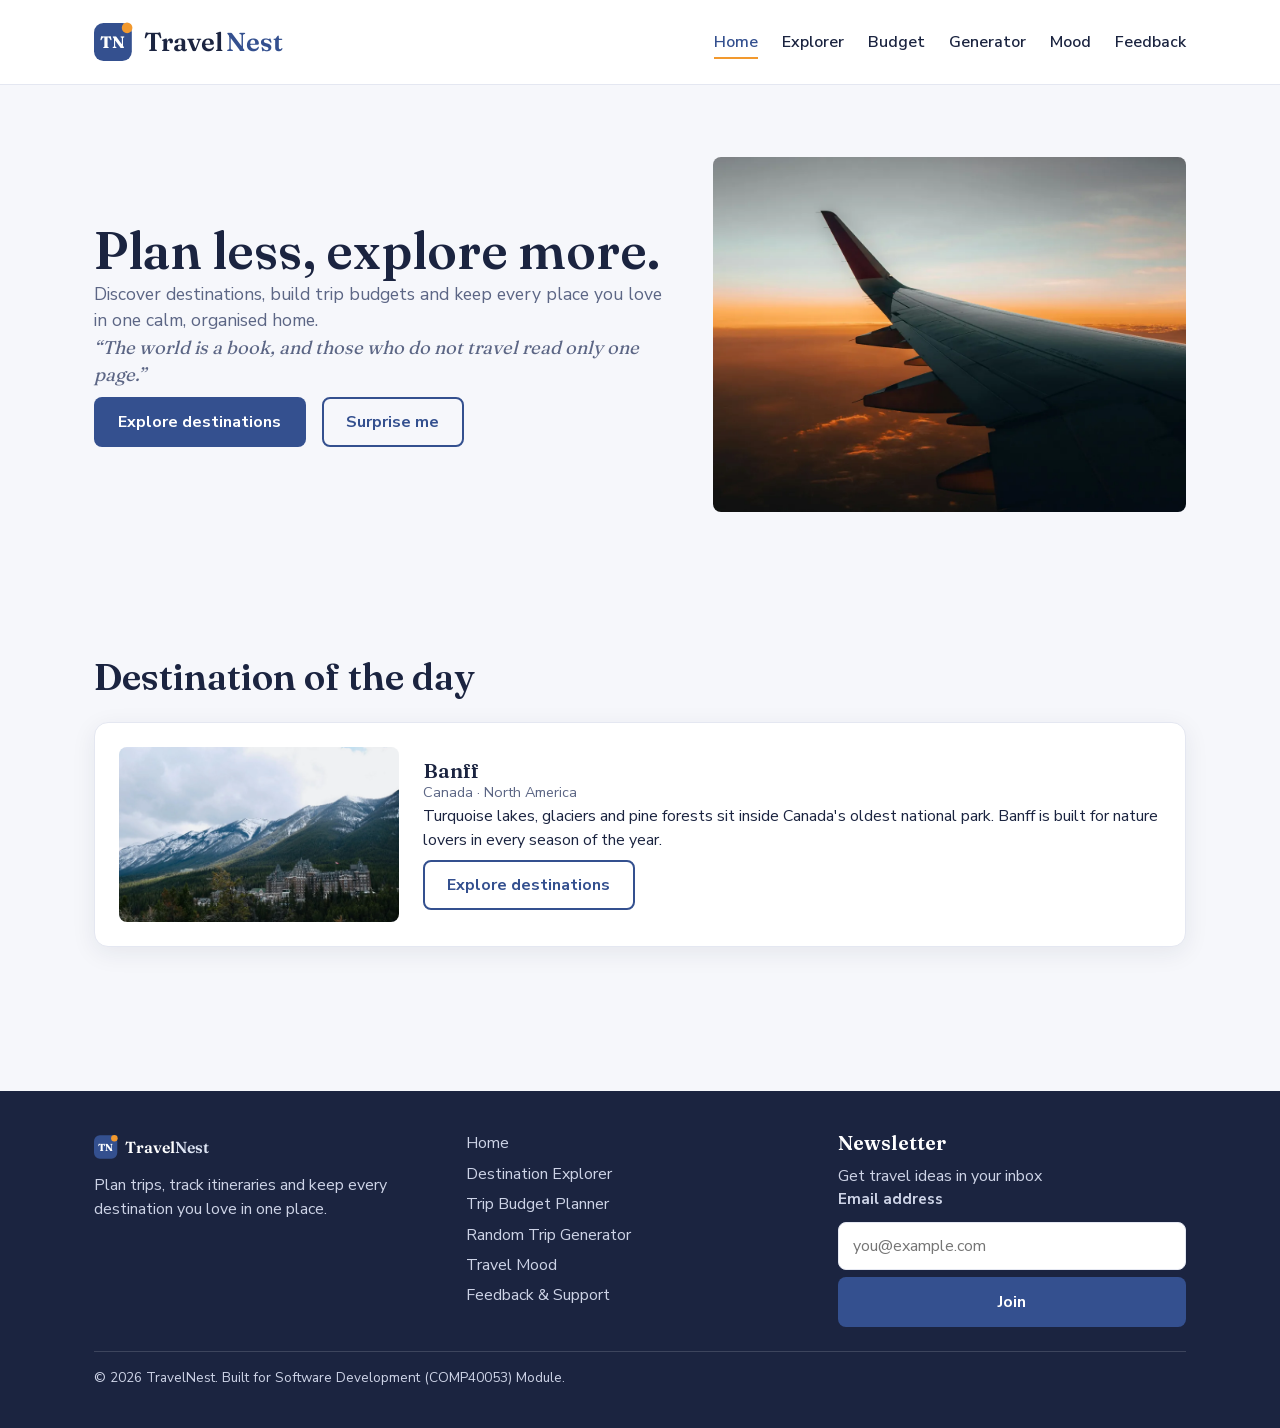
==== commit e2c80442: "Slight changes to padding and fixing spelling for variables in JS" ====
--- a/index.html
+++ b/index.html
@@ -25,7 +25,7 @@
     <header class="site-header">
         <nav class="nav container" aria-label="Primary">
 
-            <a class="brand" href="index.html"><img src="assets/icons/logo.svg" alt="TravelNest" class="brand-full"><img src="assets/icons/favicon.svg" alt="TravelNest" class="brand-icon"></a>
+            <a class="brand" href="index.html"><img src="assets/icons/logo.svg" alt="TravelNest" class="brand-full" width="176" height="44" loading="lazy"><img src="assets/icons/favicon.svg" alt="TravelNest" class="brand-icon" width="64" height="64"></a>
 
             <!--The animated hamburger button-->
             <button class="nav-toggle" aria-label="Toggle navigation menu"
@@ -47,9 +47,9 @@
     </header>
 
     <!--main content-->
-    <main id="main" class="section container">
+    <main id="main" class="container">
         <!--HERO: two-column CSS Grid-->
-        <section class="hero container">
+        <section class="hero">
             <div class="hero-grid">
                 <!--Left Column with heading, rotating quote and -->
                 <div class="reveal">
@@ -68,7 +68,7 @@
             </div>
         </section>
 
-        <section class="section container">
+        <section class="section">
             <h2 class="page-intro">Destination of the day</h2>
             <div class="dotd reveal" id="dotd-content">
                 <div class="loader" role="status" aria-label="Loading destination"></div>
@@ -81,7 +81,7 @@
         <div class="container">
             <div class="footer-grid">
                 <div>
-                    <a href="index.html" id="footer-logo"><img src="assets/icons/logo-light.svg" alt="TravelNest" height="32" class="brand-logo"></a>
+                    <a href="index.html" id="footer-logo"><img src="assets/icons/logo-light.svg" alt="TravelNest" width="128" height="32" class="brand-logo" loading="lazy"></a>
                     <p>Plan trips, track itineraries and keep every destination you love in one place.</p>
                 </div>
                 <div>
--- a/css/styles.css
+++ b/css/styles.css
@@ -911,12 +911,12 @@
   .brand-icon { display: block; }
 }
 
-/* Respect users who ask the OS to reduce motion — turn off animations.       */
+/* Respect users who ask the OS to reduce motion — turn off animations.*/
 @media (prefers-reduced-motion: reduce) {
   * { animation: none !important; transition: none !important;
       scroll-behavior: auto !important; }
 }
-/* Clear, visible focus ring for keyboard users on interactive elements.      */
+/* Clear, visible focus ring for keyboard users on interactive elements.*/
 a:focus-visible, button:focus-visible,
 input:focus-visible, select:focus-visible, textarea:focus-visible {
   outline: 3px solid var(--accent);
